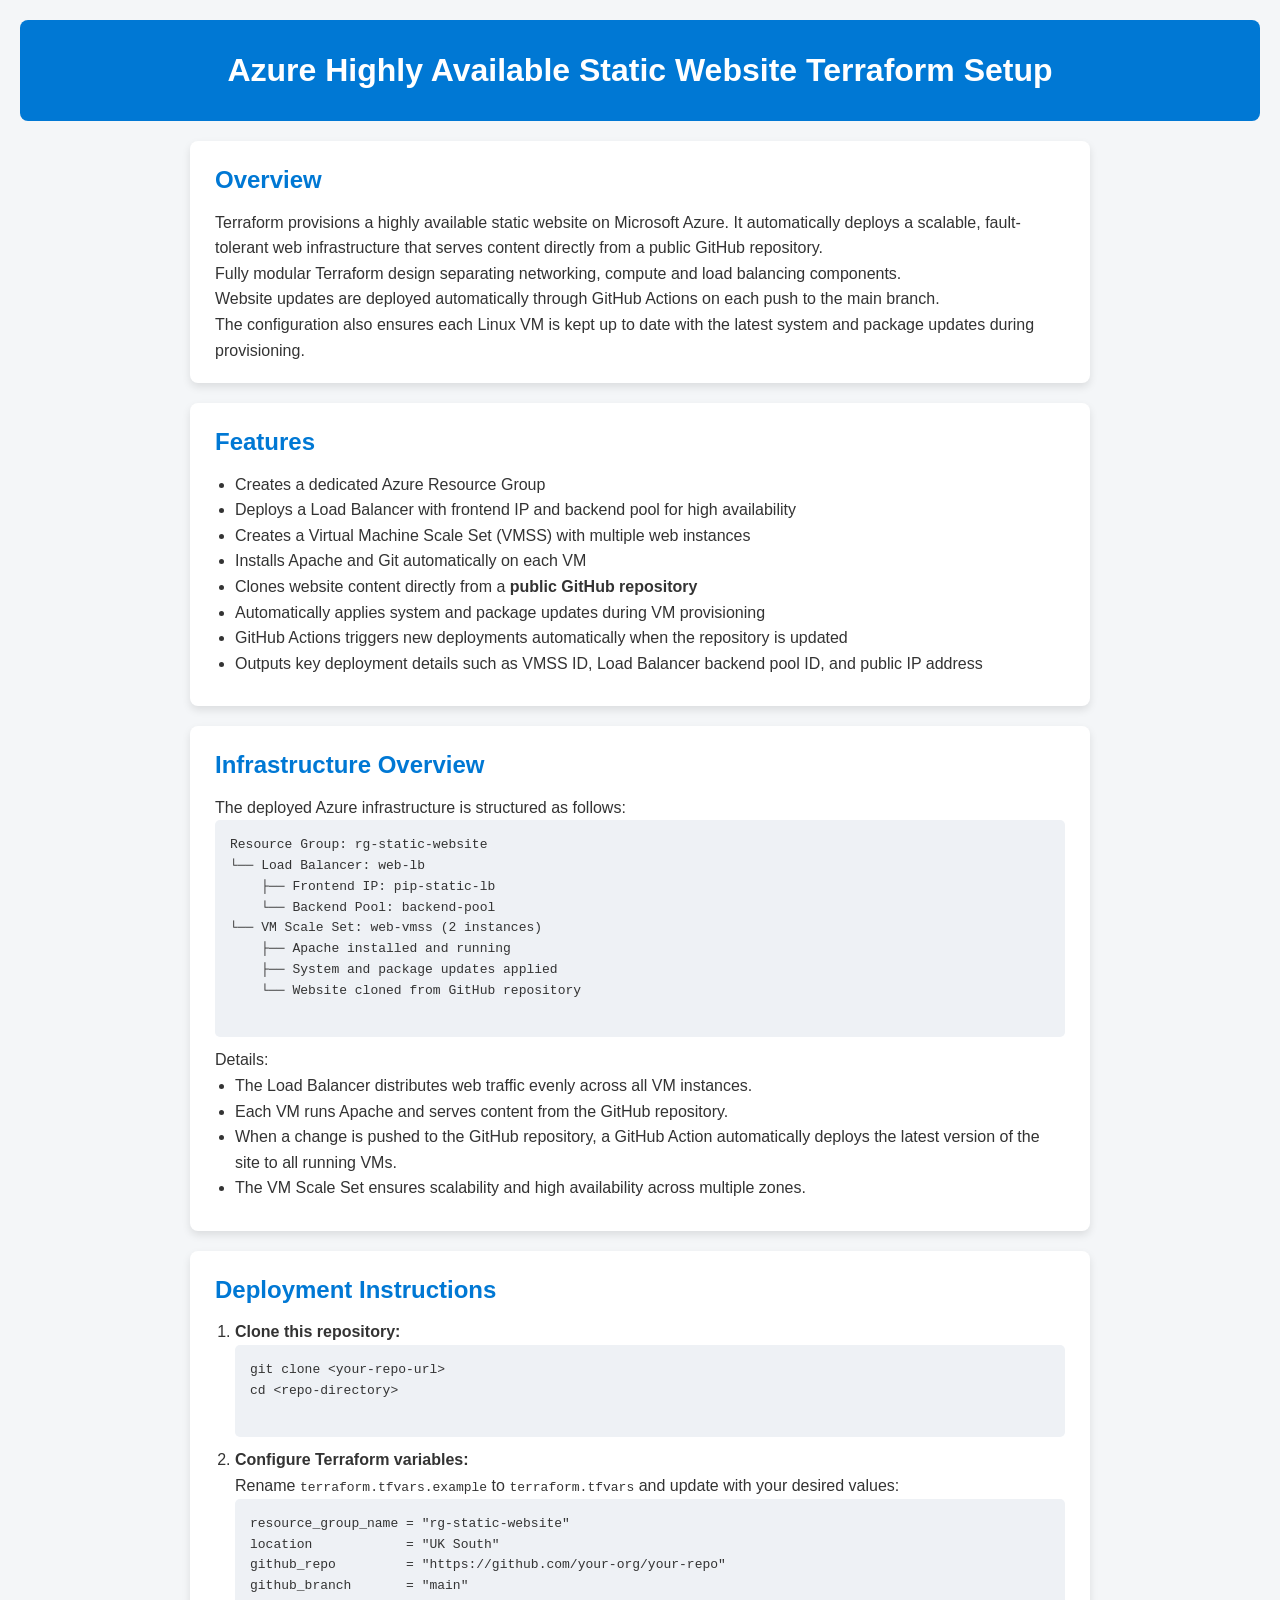
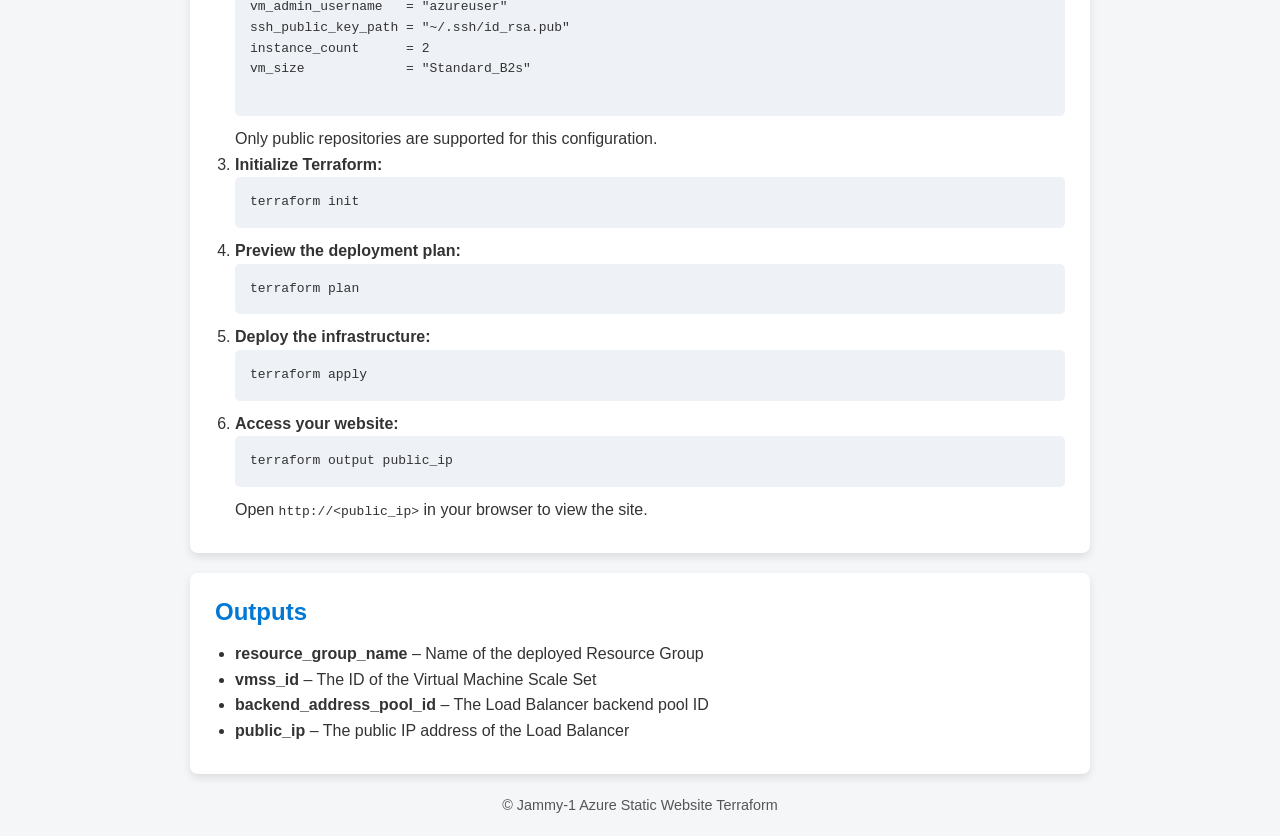
==== 1.Projects/Azure-VMSS-Web-Multi-Region-MultiAZ/Static Site/index.html @ c00901c3 "-  Folder Re-Structure" ====
<!DOCTYPE html>
<html lang="en">
  <head>
    <meta charset="UTF-8" />
    <meta name="viewport" content="width=device-width, initial-scale=1.0" />
    <title>Azure Highly Available Static Website</title>
    <link rel="stylesheet" href="styles.css" />
  </head>

  <body>
    <header>
      <h1>Azure Highly Available Static Website Terraform Setup</h1>
    </header>

    <main>
      <section>
        <h2>Overview</h2>
        <p>
          Terraform provisions a highly available static website
          on Microsoft Azure. It automatically deploys a scalable, fault-tolerant web
          infrastructure that serves content directly from a public GitHub repository.
        </p>
        <p> Fully modular Terraform design separating networking, compute and load
            balancing components.
          </p>
        <p>
          Website updates are deployed automatically through GitHub Actions
          on each push to the main branch.
          <p>
          The configuration also ensures each Linux VM is kept up to date with the latest
          system and package updates during provisioning.
        </p>
      </section>

      <section>
        <h2>Features</h2>
        <ul>
          <li>Creates a dedicated Azure Resource Group</li>
          <li>
            Deploys a Load Balancer with frontend IP and backend pool for high availability
          </li>
          <li>Creates a Virtual Machine Scale Set (VMSS) with multiple web instances</li>
          <li>Installs Apache and Git automatically on each VM</li>
          <li>Clones website content directly from a <strong>public GitHub repository</strong></li>
          <li>Automatically applies system and package updates during VM provisioning</li>
          <li>
            GitHub Actions triggers new deployments automatically when the repository is updated
          </li>
          <li>
            Outputs key deployment details such as VMSS ID, Load Balancer backend pool ID,
            and public IP address
          </li>
        </ul>
      </section>

      <Infrastructure Section -->
      <section>
        <h2>Infrastructure Overview</h2>
        <p>The deployed Azure infrastructure is structured as follows:</p>
        <pre>
Resource Group: rg-static-website
└── Load Balancer: web-lb
    ├── Frontend IP: pip-static-lb
    └── Backend Pool: backend-pool
└── VM Scale Set: web-vmss (2 instances)
    ├── Apache installed and running
    ├── System and package updates applied
    └── Website cloned from GitHub repository
        </pre>

        <p>Details:</p>
        <ul>
          <li>The Load Balancer distributes web traffic evenly across all VM instances.</li>
          <li>Each VM runs Apache and serves content from the GitHub repository.</li>
          <li>
            When a change is pushed to the GitHub repository, a GitHub Action automatically
            deploys the latest version of the site to all running VMs.
          </li>
          <li>
            The VM Scale Set ensures scalability and high availability across multiple zones.
          </li>
        </ul>
      </section>

      <section>
        <h2>Deployment Instructions</h2>
        <ol>
          <li>
            <strong>Clone this repository:</strong>
            <pre>
git clone &lt;your-repo-url&gt;
cd &lt;repo-directory&gt;
            </pre>
          </li>

          <li>
            <strong>Configure Terraform variables:</strong>
            <p>
              Rename <code>terraform.tfvars.example</code> to
              <code>terraform.tfvars</code> and update with your desired values:
            </p>
            <pre>
resource_group_name = "rg-static-website"
location            = "UK South"
github_repo         = "https://github.com/your-org/your-repo"
github_branch       = "main"
vm_admin_username   = "azureuser"
ssh_public_key_path = "~/.ssh/id_rsa.pub"
instance_count      = 2
vm_size             = "Standard_B2s"
            </pre>
            <p>
              Only public repositories are supported for this configuration.
            </p>
          </li>

          <li>
            <strong>Initialize Terraform:</strong>
            <pre>terraform init</pre>
          </li>

          <li>
            <strong>Preview the deployment plan:</strong>
            <pre>terraform plan</pre>
          </li>

          <li>
            <strong>Deploy the infrastructure:</strong>
            <pre>terraform apply</pre>
          </li>

          <li>
            <strong>Access your website:</strong>
            <pre>terraform output public_ip</pre>
            <p>Open <code>http://&lt;public_ip&gt;</code> in your browser to view the site.</p>
          </li>
        </ol>
      </section>

      <section>
        <h2>Outputs</h2>
        <ul>
          <li><strong>resource_group_name</strong> – Name of the deployed Resource Group</li>
          <li><strong>vmss_id</strong> – The ID of the Virtual Machine Scale Set</li>
          <li><strong>backend_address_pool_id</strong> – The Load Balancer backend pool ID</li>
          <li><strong>public_ip</strong> – The public IP address of the Load Balancer</li>
        </ul>
      </section>
    </main>

    <footer>
      <p>&copy; Jammy-1 Azure Static Website Terraform</p>
    </footer>
  </body>
</html>
---- 1.Projects/Azure-VMSS-Web-Multi-Region-MultiAZ/Static Site/styles.css ----
body,
h1,
h2,
p,
ul,
ol,
pre {
  margin: 0;
  padding: 0;
  box-sizing: border-box;
}

body {
  font-family: "Segoe UI", Tahoma, Geneva, Verdana, sans-serif;
  background-color: #f4f6f8;
  color: #333;
  line-height: 1.6;
  padding: 20px;
}

header {
  text-align: center;
  background-color: #0078d4;
  color: white;
  padding: 25px 20px;
  border-radius: 8px;
  margin-bottom: 20px;
}

header h1 {
  font-size: 2em;
}

main {
  max-width: 900px;
  margin: 0 auto;
}

section {
  background-color: white;
  padding: 20px 25px;
  margin-bottom: 20px;
  border-radius: 8px;
  box-shadow: 0 4px 8px rgba(0, 0, 0, 0.1);
}

section h2 {
  color: #0078d4;
  margin-bottom: 10px;
}

ul,
ol {
  margin-left: 20px;
  margin-bottom: 10px;
}

pre {
  background-color: #eef1f5;
  padding: 15px;
  border-radius: 5px;
  overflow-x: auto;
  margin-bottom: 10px;
}

footer {
  text-align: center;
  font-size: 0.9em;
  color: #555;
  margin-top: 20px;
}
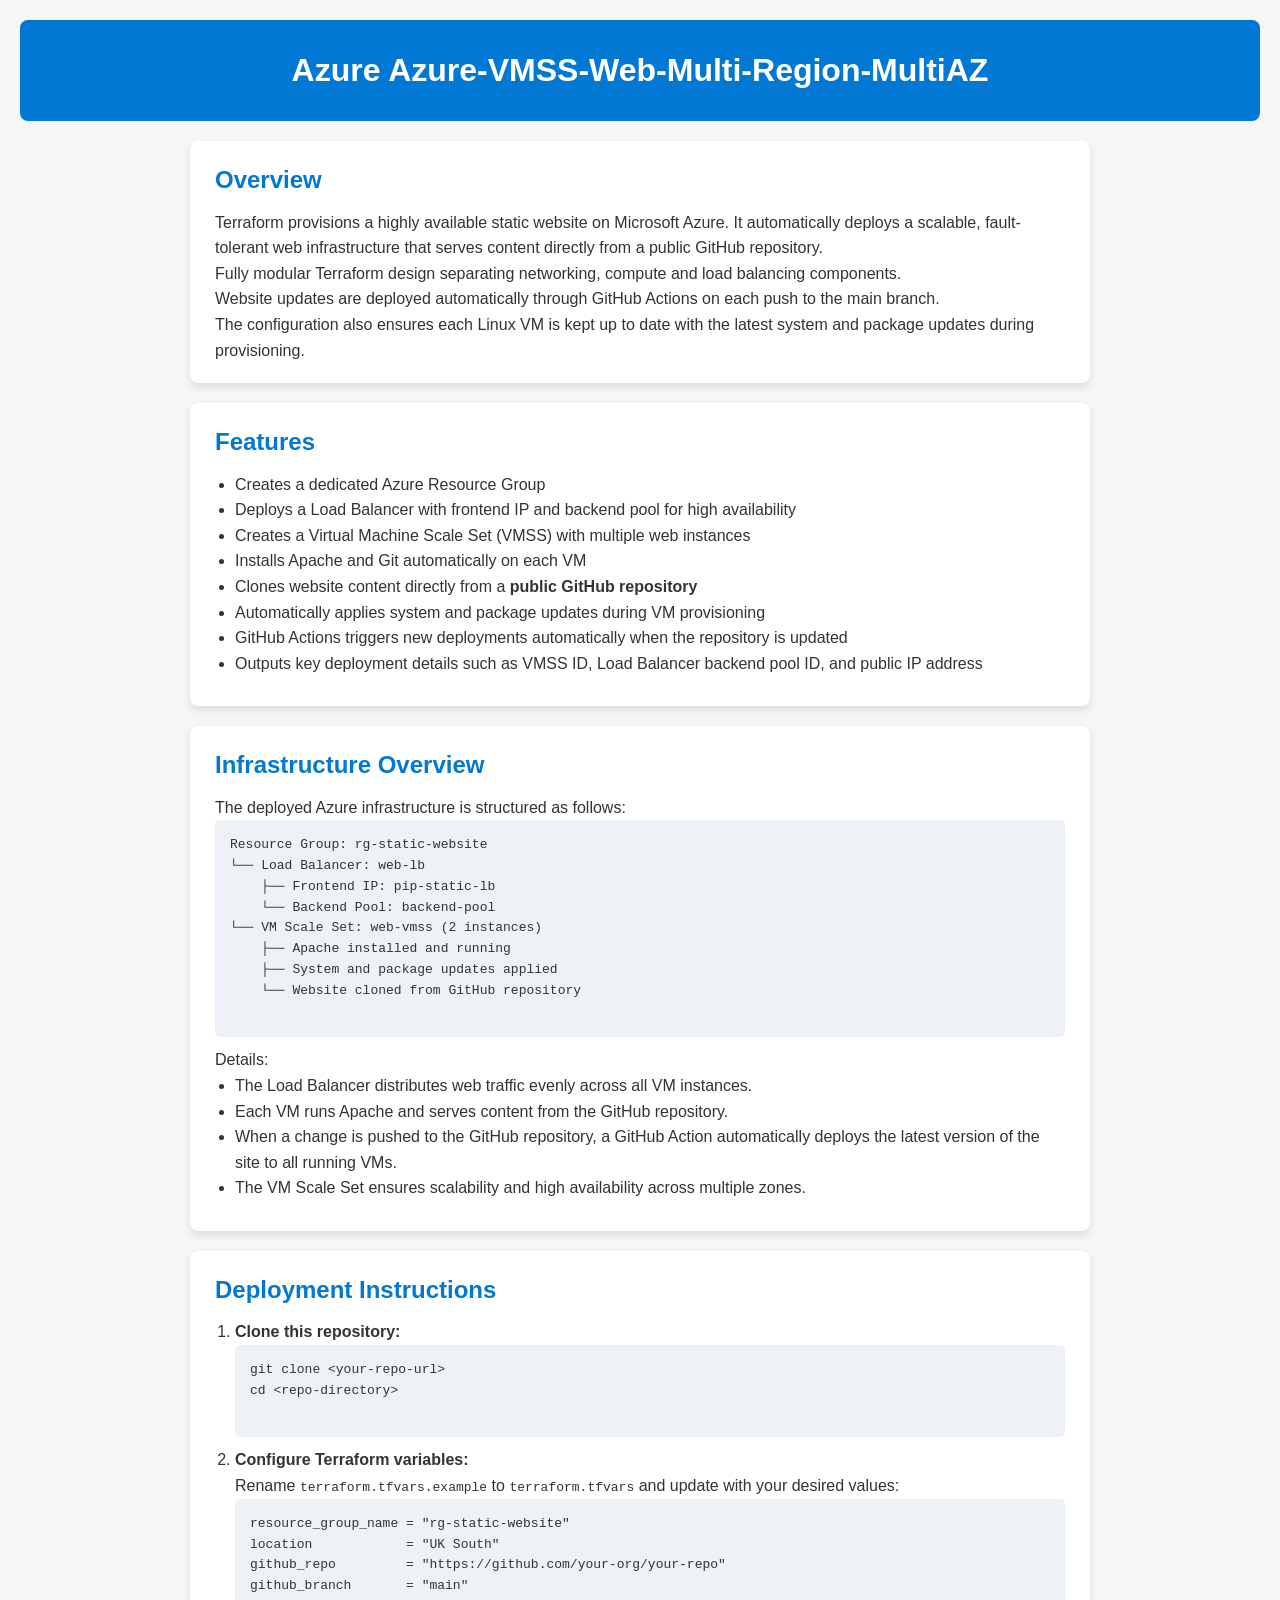
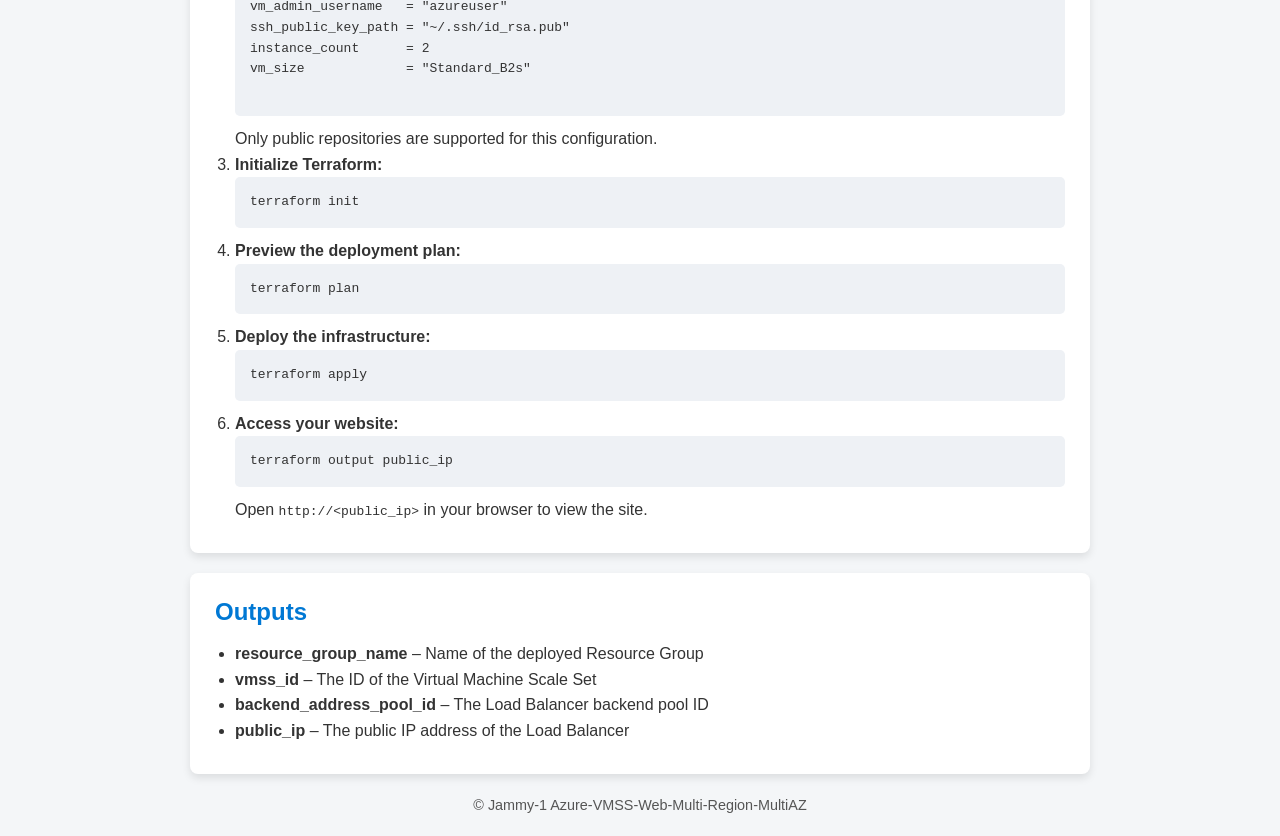
==== commit 2fbee4aa: "- Index.html" ====
--- a/1.Projects/Azure-VMSS-Web-Multi-Region-MultiAZ/Static Site/index.html
+++ b/1.Projects/Azure-VMSS-Web-Multi-Region-MultiAZ/Static Site/index.html
@@ -9,7 +9,7 @@
 
   <body>
     <header>
-      <h1>Azure Highly Available Static Website Terraform Setup</h1>
+      <h1>Azure Azure-VMSS-Web-Multi-Region-MultiAZ</h1>
     </header>
 
     <main>
@@ -149,7 +149,7 @@
     </main>
 
     <footer>
-      <p>&copy; Jammy-1 Azure Static Website Terraform</p>
+      <p>&copy; Jammy-1 Azure-VMSS-Web-Multi-Region-MultiAZ</p>
     </footer>
   </body>
 </html>
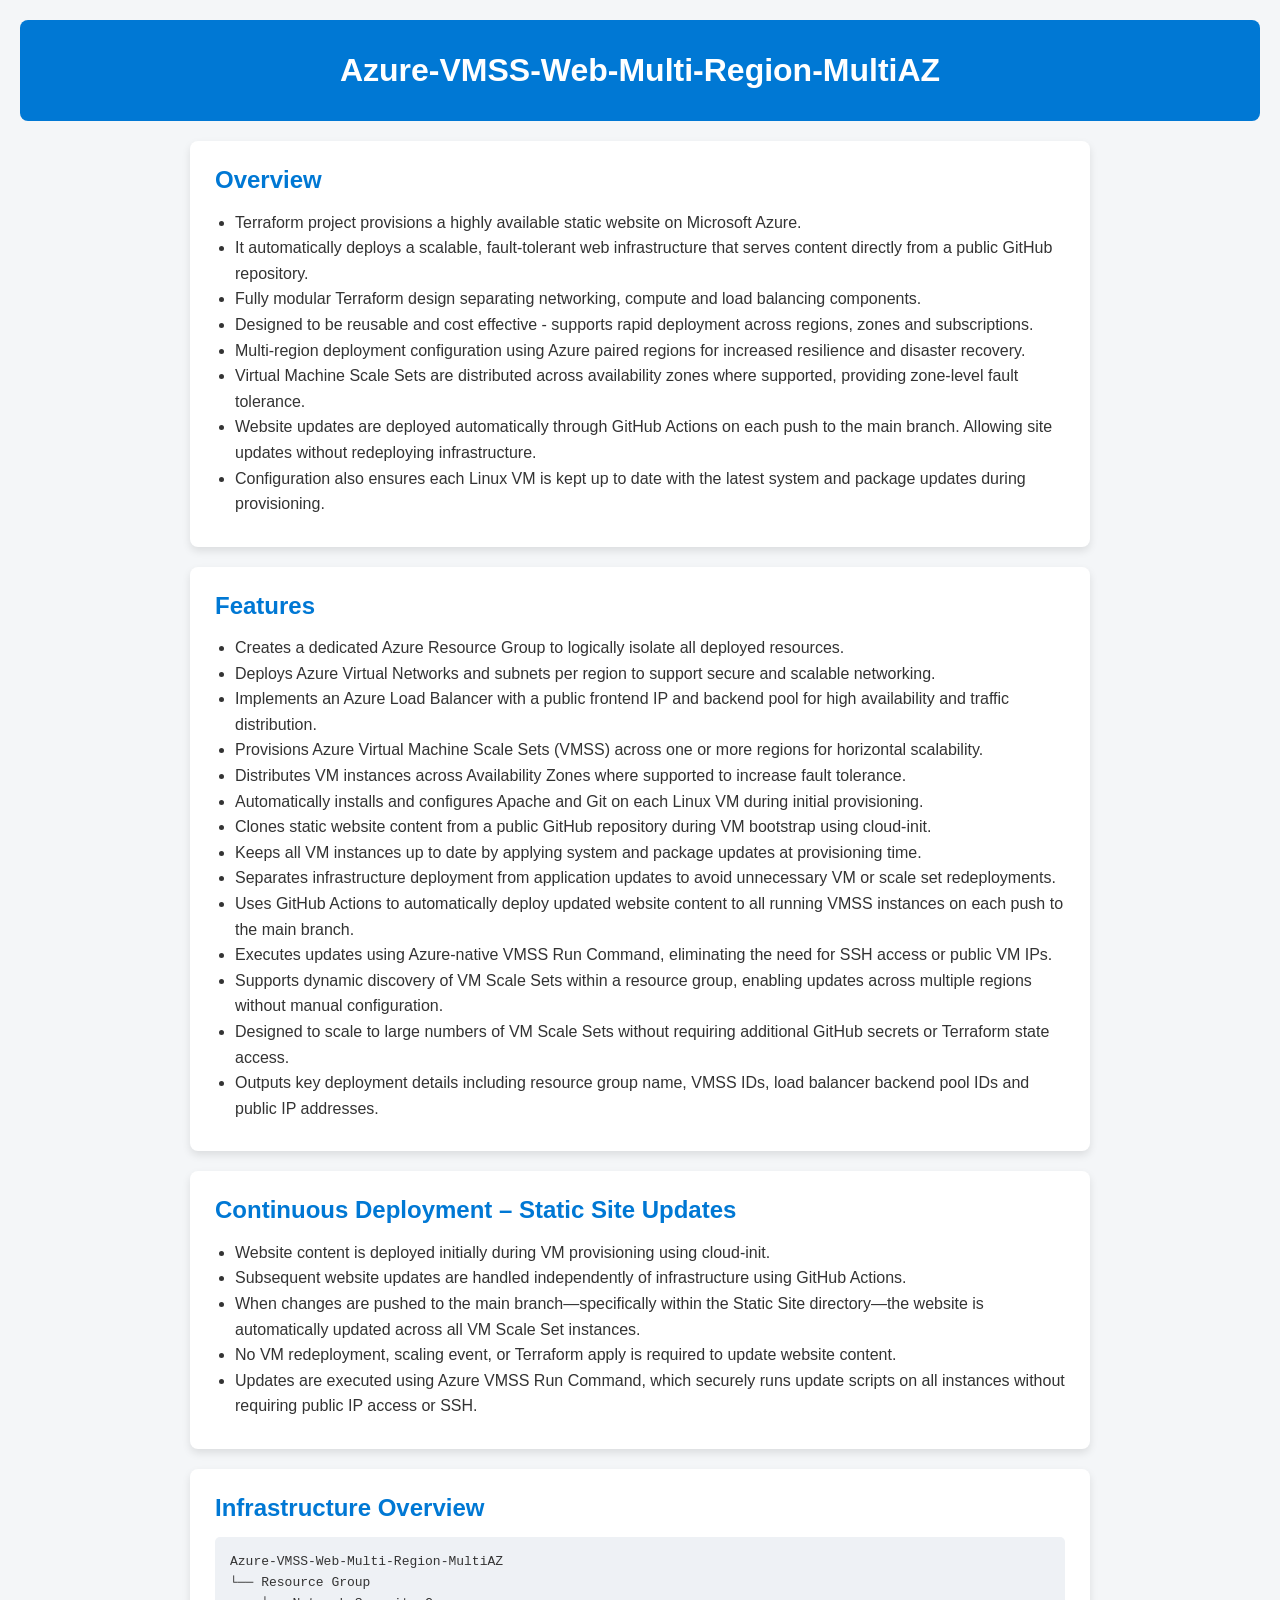
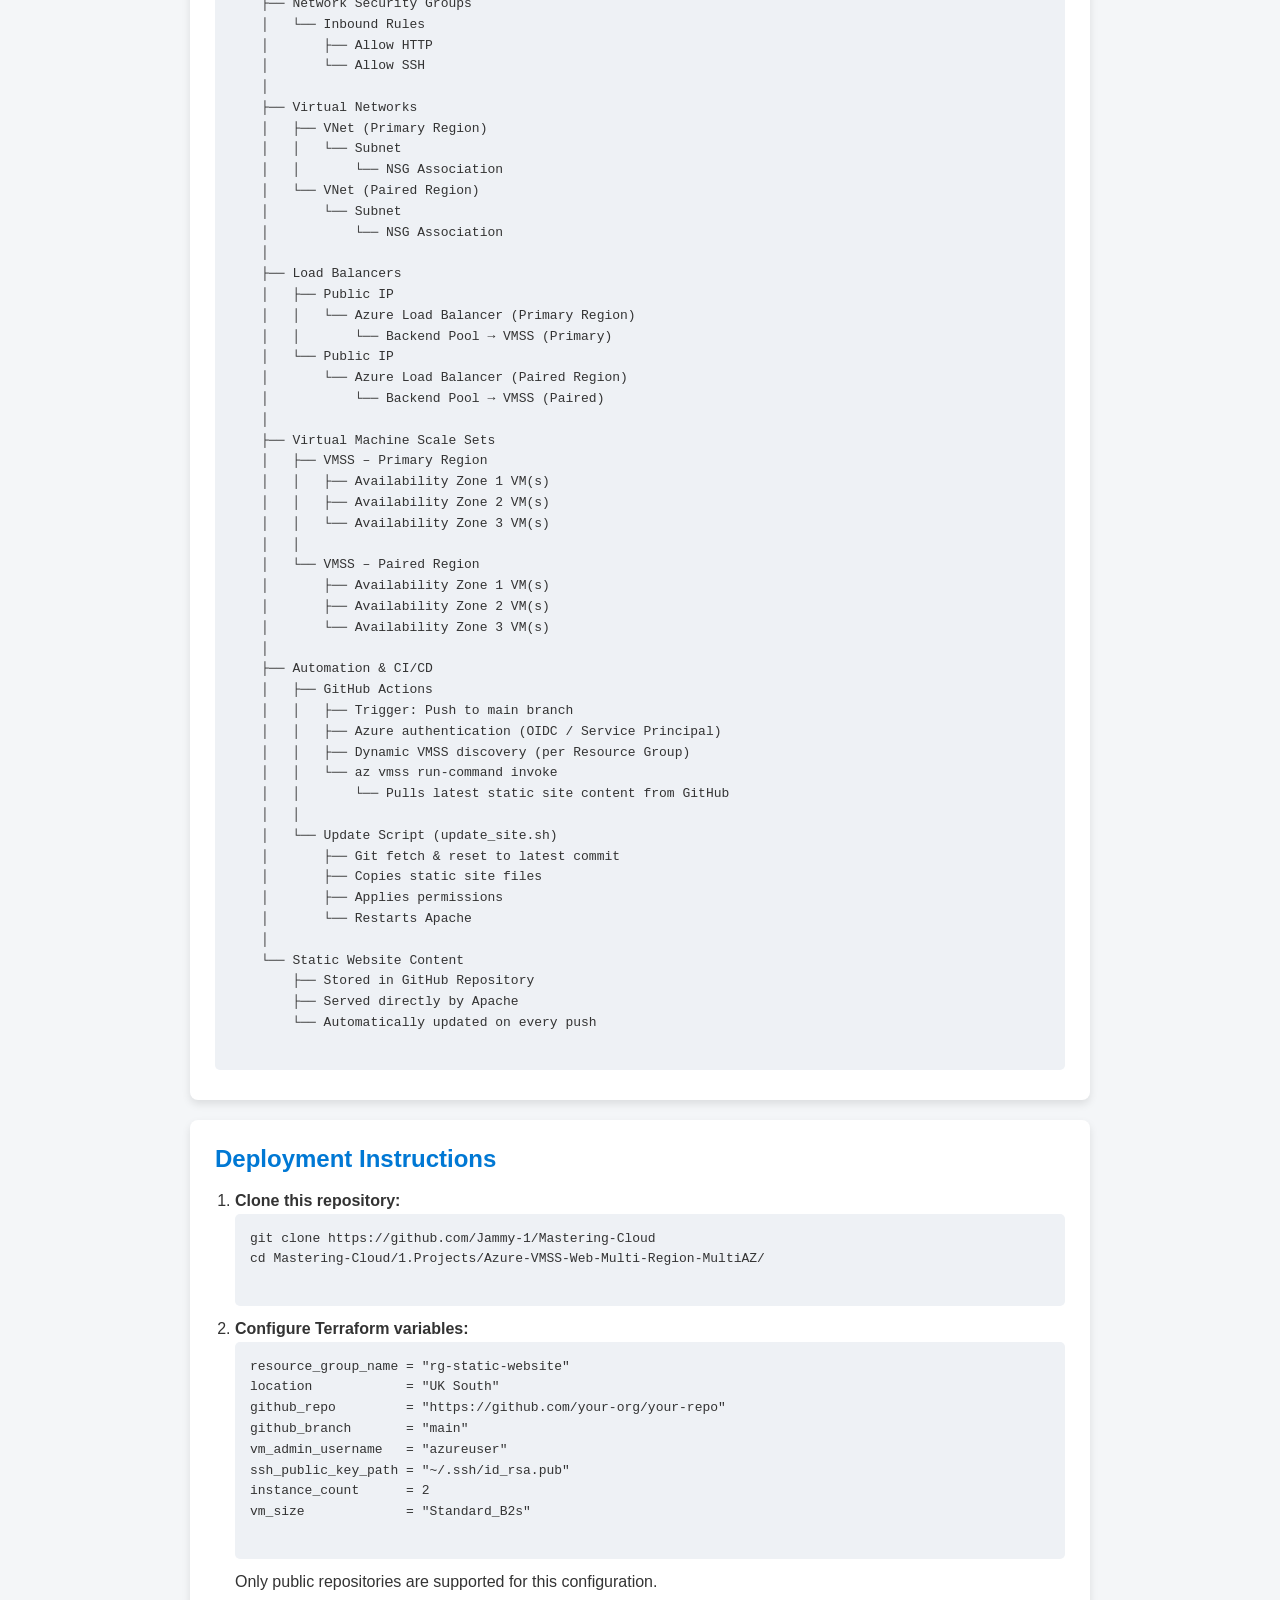
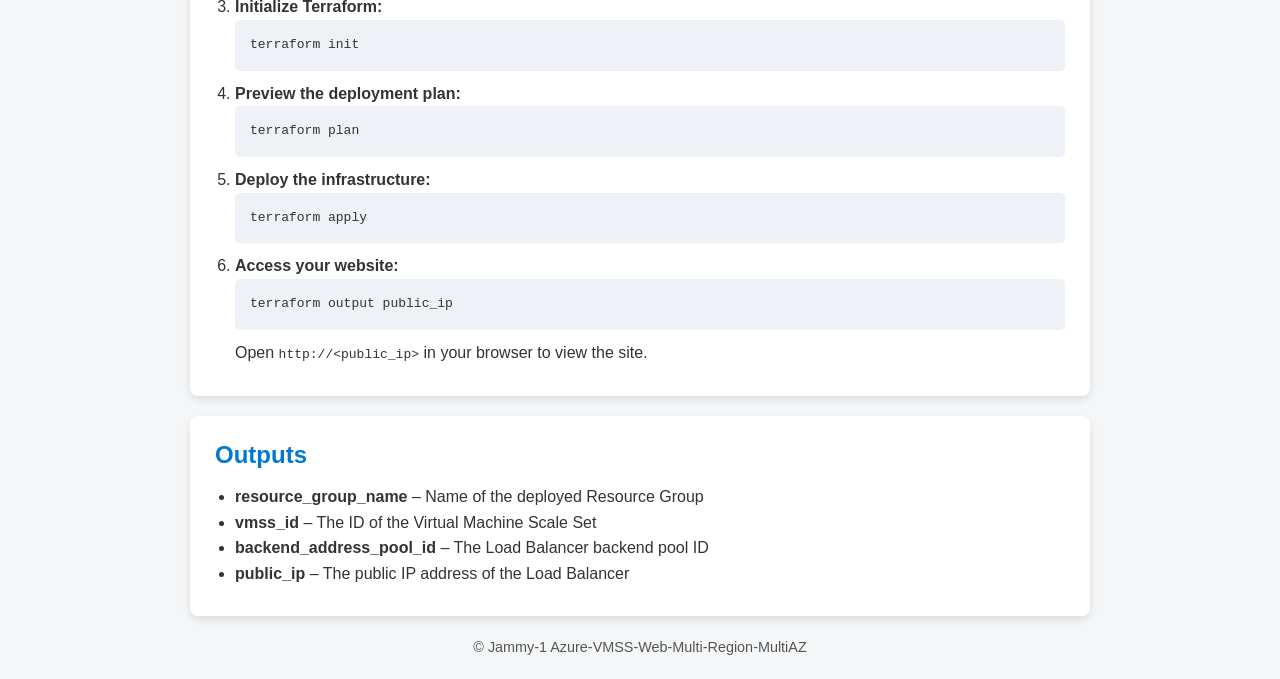
==== commit 706bfb11: "- Index.html" ====
--- a/1.Projects/Azure-VMSS-Web-Multi-Region-MultiAZ/Static Site/index.html
+++ b/1.Projects/Azure-VMSS-Web-Multi-Region-MultiAZ/Static Site/index.html
@@ -3,83 +3,203 @@
   <head>
     <meta charset="UTF-8" />
     <meta name="viewport" content="width=device-width, initial-scale=1.0" />
-    <title>Azure Highly Available Static Website</title>
+    <title>Azure-VMSS-Web-Multi-Region-MultiAZ</title>
     <link rel="stylesheet" href="styles.css" />
   </head>
 
   <body>
     <header>
-      <h1>Azure Azure-VMSS-Web-Multi-Region-MultiAZ</h1>
+      <h1>Azure-VMSS-Web-Multi-Region-MultiAZ</h1>
     </header>
 
     <main>
       <section>
         <h2>Overview</h2>
-        <p>
-          Terraform provisions a highly available static website
-          on Microsoft Azure. It automatically deploys a scalable, fault-tolerant web
-          infrastructure that serves content directly from a public GitHub repository.
-        </p>
-        <p> Fully modular Terraform design separating networking, compute and load
-            balancing components.
-          </p>
-        <p>
-          Website updates are deployed automatically through GitHub Actions
-          on each push to the main branch.
-          <p>
-          The configuration also ensures each Linux VM is kept up to date with the latest
-          system and package updates during provisioning.
-        </p>
+        <ul>
+          <li>
+            Terraform project provisions a highly available static website on
+            Microsoft Azure.
+          </li>
+          <li>
+            It automatically deploys a scalable, fault-tolerant web
+            infrastructure that serves content directly from a public GitHub
+            repository.
+          </li>
+          <li>
+            Fully modular Terraform design separating networking, compute and
+            load balancing components.
+          </li>
+          <li>
+            Designed to be reusable and cost effective - supports rapid
+            deployment across regions, zones and subscriptions.
+          </li>
+          <li>
+            Multi-region deployment configuration using Azure paired regions for
+            increased resilience and disaster recovery.
+          </li>
+          <li>
+            Virtual Machine Scale Sets are distributed across availability zones
+            where supported, providing zone-level fault tolerance.
+          </li>
+          <li>
+            Website updates are deployed automatically through GitHub Actions on
+            each push to the main branch. Allowing site updates without
+            redeploying infrastructure.
+          </li>
+          <li>
+            Configuration also ensures each Linux VM is kept up to date with the
+            latest system and package updates during provisioning.
+          </li>
+        </ul>
       </section>
 
       <section>
         <h2>Features</h2>
         <ul>
-          <li>Creates a dedicated Azure Resource Group</li>
-          <li>
-            Deploys a Load Balancer with frontend IP and backend pool for high availability
-          </li>
-          <li>Creates a Virtual Machine Scale Set (VMSS) with multiple web instances</li>
-          <li>Installs Apache and Git automatically on each VM</li>
-          <li>Clones website content directly from a <strong>public GitHub repository</strong></li>
-          <li>Automatically applies system and package updates during VM provisioning</li>
-          <li>
-            GitHub Actions triggers new deployments automatically when the repository is updated
-          </li>
-          <li>
-            Outputs key deployment details such as VMSS ID, Load Balancer backend pool ID,
-            and public IP address
-          </li>
-        </ul>
-      </section>
-
-      <Infrastructure Section -->
+          <li>
+            Creates a dedicated Azure Resource Group to logically isolate all
+            deployed resources.
+          </li>
+          <li>
+            Deploys Azure Virtual Networks and subnets per region to support
+            secure and scalable networking.
+          </li>
+          <li>
+            Implements an Azure Load Balancer with a public frontend IP and
+            backend pool for high availability and traffic distribution.
+          </li>
+          <li>
+            Provisions Azure Virtual Machine Scale Sets (VMSS) across one or
+            more regions for horizontal scalability.
+          </li>
+          <li>
+            Distributes VM instances across Availability Zones where supported
+            to increase fault tolerance.
+          </li>
+          <li>
+            Automatically installs and configures Apache and Git on each Linux
+            VM during initial provisioning.
+          </li>
+          <li>
+            Clones static website content from a public GitHub repository during
+            VM bootstrap using cloud-init.
+          </li>
+          <li>
+            Keeps all VM instances up to date by applying system and package
+            updates at provisioning time.
+          </li>
+          <li>
+            Separates infrastructure deployment from application updates to
+            avoid unnecessary VM or scale set redeployments.
+          </li>
+          <li>
+            Uses GitHub Actions to automatically deploy updated website content
+            to all running VMSS instances on each push to the main branch.
+          </li>
+          <li>
+            Executes updates using Azure-native VMSS Run Command, eliminating
+            the need for SSH access or public VM IPs.
+          </li>
+          <li>
+            Supports dynamic discovery of VM Scale Sets within a resource group,
+            enabling updates across multiple regions without manual
+            configuration.
+          </li>
+          <li>
+            Designed to scale to large numbers of VM Scale Sets without
+            requiring additional GitHub secrets or Terraform state access.
+          </li>
+          <li>
+            Outputs key deployment details including resource group name, VMSS
+            IDs, load balancer backend pool IDs and public IP addresses.
+          </li>
+        </ul>
+      </section>
+
+      <section>
+        <h2>Continuous Deployment – Static Site Updates</h2>
+        <ul>
+          <li>
+            Website content is deployed initially during VM provisioning using
+            cloud-init.
+          </li>
+          <li>
+            Subsequent website updates are handled independently of
+            infrastructure using GitHub Actions.
+          </li>
+          <li>
+            When changes are pushed to the main branch—specifically within the
+            Static Site directory—the website is automatically updated across
+            all VM Scale Set instances.
+          </li>
+          <li>
+            No VM redeployment, scaling event, or Terraform apply is required to
+            update website content.
+          </li>
+          <li>
+            Updates are executed using Azure VMSS Run Command, which securely
+            runs update scripts on all instances without requiring public IP
+            access or SSH.
+          </li>
+        </ul>
+      </section>
+
       <section>
         <h2>Infrastructure Overview</h2>
-        <p>The deployed Azure infrastructure is structured as follows:</p>
         <pre>
-Resource Group: rg-static-website
-└── Load Balancer: web-lb
-    ├── Frontend IP: pip-static-lb
-    └── Backend Pool: backend-pool
-└── VM Scale Set: web-vmss (2 instances)
-    ├── Apache installed and running
-    ├── System and package updates applied
-    └── Website cloned from GitHub repository
+Azure-VMSS-Web-Multi-Region-MultiAZ
+└── Resource Group
+    ├── Network Security Groups
+    │   └── Inbound Rules
+    │       ├── Allow HTTP
+    │       └── Allow SSH
+    │
+    ├── Virtual Networks
+    │   ├── VNet (Primary Region)
+    │   │   └── Subnet
+    │   │       └── NSG Association
+    │   └── VNet (Paired Region)
+    │       └── Subnet
+    │           └── NSG Association
+    │
+    ├── Load Balancers
+    │   ├── Public IP
+    │   │   └── Azure Load Balancer (Primary Region)
+    │   │       └── Backend Pool → VMSS (Primary)
+    │   └── Public IP
+    │       └── Azure Load Balancer (Paired Region)
+    │           └── Backend Pool → VMSS (Paired)
+    │
+    ├── Virtual Machine Scale Sets
+    │   ├── VMSS – Primary Region
+    │   │   ├── Availability Zone 1 VM(s)
+    │   │   ├── Availability Zone 2 VM(s)
+    │   │   └── Availability Zone 3 VM(s)
+    │   │
+    │   └── VMSS – Paired Region
+    │       ├── Availability Zone 1 VM(s)
+    │       ├── Availability Zone 2 VM(s)
+    │       └── Availability Zone 3 VM(s)
+    │
+    ├── Automation & CI/CD
+    │   ├── GitHub Actions
+    │   │   ├── Trigger: Push to main branch
+    │   │   ├── Azure authentication (OIDC / Service Principal)
+    │   │   ├── Dynamic VMSS discovery (per Resource Group)
+    │   │   └── az vmss run-command invoke
+    │   │       └── Pulls latest static site content from GitHub
+    │   │
+    │   └── Update Script (update_site.sh)
+    │       ├── Git fetch & reset to latest commit
+    │       ├── Copies static site files
+    │       ├── Applies permissions
+    │       └── Restarts Apache
+    │
+    └── Static Website Content
+        ├── Stored in GitHub Repository
+        ├── Served directly by Apache
+        └── Automatically updated on every push
         </pre>
-
-        <p>Details:</p>
-        <ul>
-          <li>The Load Balancer distributes web traffic evenly across all VM instances.</li>
-          <li>Each VM runs Apache and serves content from the GitHub repository.</li>
-          <li>
-            When a change is pushed to the GitHub repository, a GitHub Action automatically
-            deploys the latest version of the site to all running VMs.
-          </li>
-          <li>
-            The VM Scale Set ensures scalability and high availability across multiple zones.
-          </li>
-        </ul>
       </section>
 
       <section>
@@ -88,17 +208,12 @@
           <li>
             <strong>Clone this repository:</strong>
             <pre>
-git clone &lt;your-repo-url&gt;
-cd &lt;repo-directory&gt;
+git clone https://github.com/Jammy-1/Mastering-Cloud
+cd Mastering-Cloud/1.Projects/Azure-VMSS-Web-Multi-Region-MultiAZ/
             </pre>
           </li>
-
           <li>
             <strong>Configure Terraform variables:</strong>
-            <p>
-              Rename <code>terraform.tfvars.example</code> to
-              <code>terraform.tfvars</code> and update with your desired values:
-            </p>
             <pre>
 resource_group_name = "rg-static-website"
 location            = "UK South"
@@ -113,26 +228,25 @@
               Only public repositories are supported for this configuration.
             </p>
           </li>
-
           <li>
             <strong>Initialize Terraform:</strong>
             <pre>terraform init</pre>
           </li>
-
           <li>
             <strong>Preview the deployment plan:</strong>
             <pre>terraform plan</pre>
           </li>
-
           <li>
             <strong>Deploy the infrastructure:</strong>
             <pre>terraform apply</pre>
           </li>
-
           <li>
             <strong>Access your website:</strong>
             <pre>terraform output public_ip</pre>
-            <p>Open <code>http://&lt;public_ip&gt;</code> in your browser to view the site.</p>
+            <p>
+              Open <code>http://&lt;public_ip&gt;</code> in your browser to view
+              the site.
+            </p>
           </li>
         </ol>
       </section>
@@ -140,10 +254,21 @@
       <section>
         <h2>Outputs</h2>
         <ul>
-          <li><strong>resource_group_name</strong> – Name of the deployed Resource Group</li>
-          <li><strong>vmss_id</strong> – The ID of the Virtual Machine Scale Set</li>
-          <li><strong>backend_address_pool_id</strong> – The Load Balancer backend pool ID</li>
-          <li><strong>public_ip</strong> – The public IP address of the Load Balancer</li>
+          <li>
+            <strong>resource_group_name</strong> – Name of the deployed Resource
+            Group
+          </li>
+          <li>
+            <strong>vmss_id</strong> – The ID of the Virtual Machine Scale Set
+          </li>
+          <li>
+            <strong>backend_address_pool_id</strong> – The Load Balancer backend
+            pool ID
+          </li>
+          <li>
+            <strong>public_ip</strong> – The public IP address of the Load
+            Balancer
+          </li>
         </ul>
       </section>
     </main>
